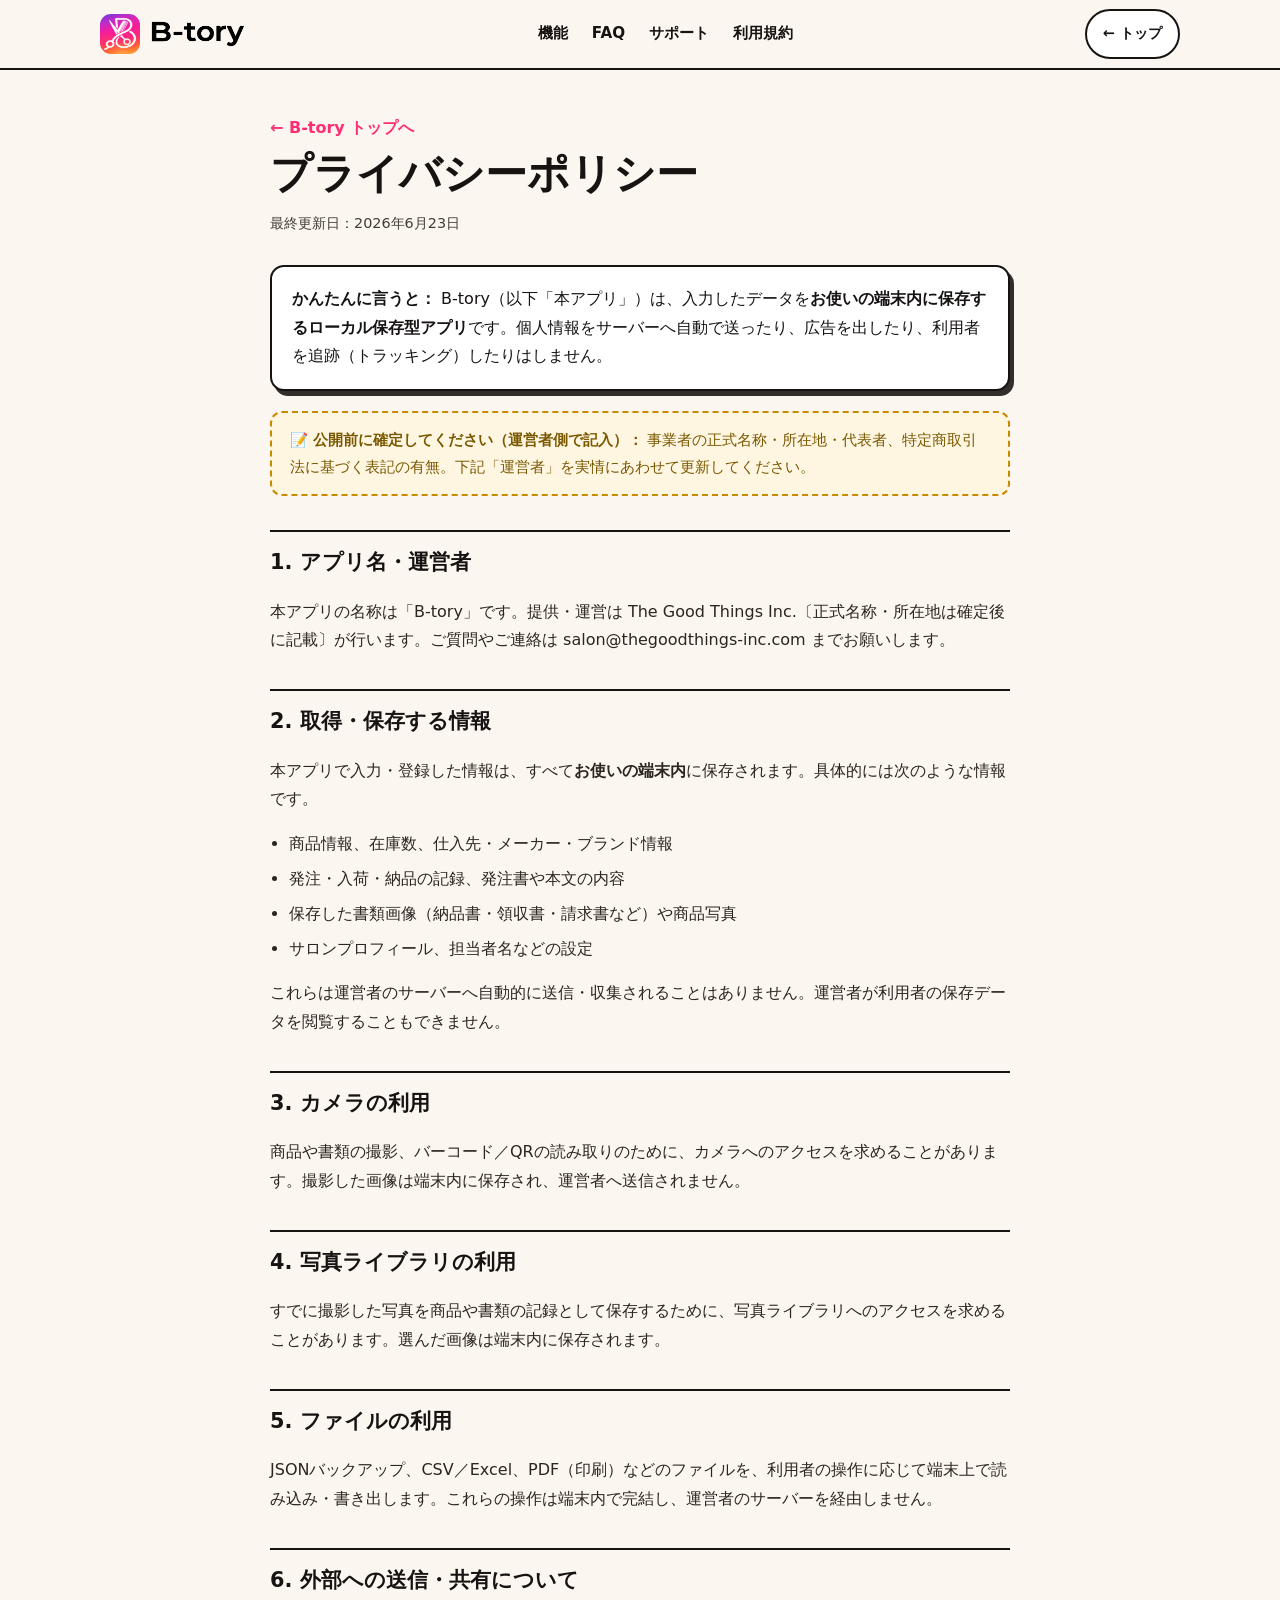
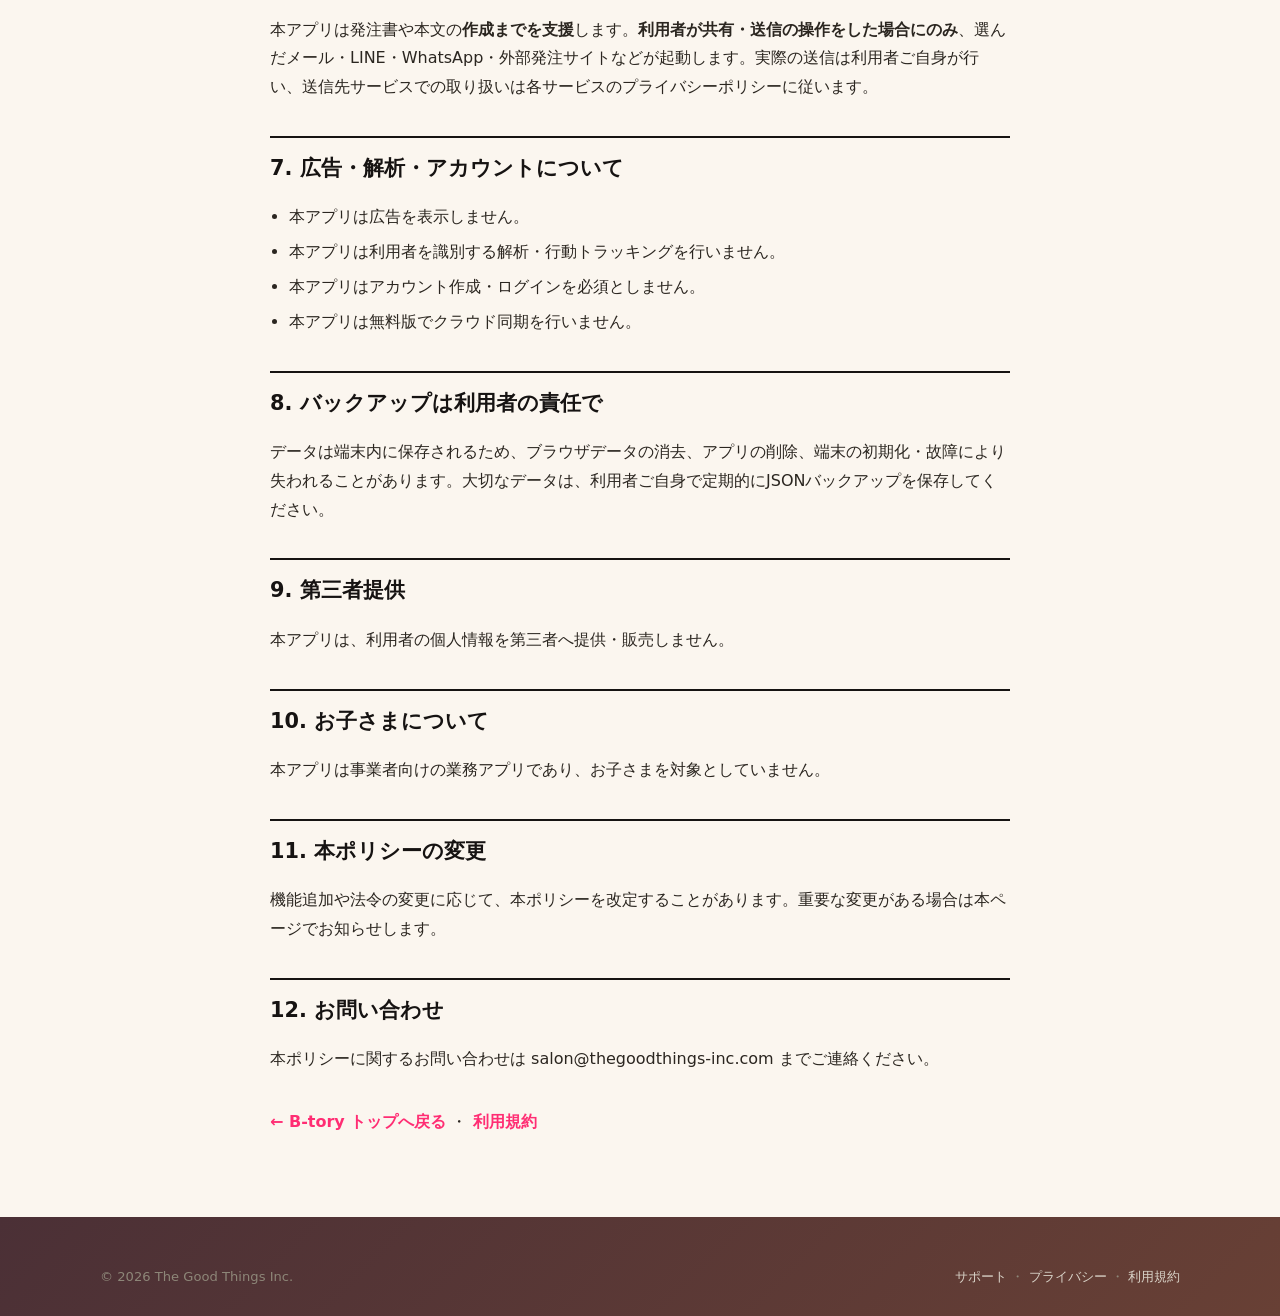
==== privacy.html @ 100d15b4 "Deploy B-tory official website" ====
<!DOCTYPE html>
<html lang="ja">
<head>
<meta charset="UTF-8">
<meta name="viewport" content="width=device-width, initial-scale=1.0">
<title>プライバシーポリシー｜B-tory</title>
<meta name="description" content="B-tory のプライバシーポリシー。B-toryはデータを端末内に保存するローカル保存型アプリで、サーバーへの自動送信・広告・解析トラッキングを行いません。">
<link rel="canonical" href="https://b-tory.com/privacy.html">
<meta property="og:type" content="website">
<meta property="og:title" content="プライバシーポリシー｜B-tory">
<meta property="og:description" content="B-tory のプライバシーポリシー。データは端末内に保存され、サーバーへの自動送信・広告・解析トラッキングを行いません。">
<meta property="og:url" content="https://b-tory.com/privacy.html">
<meta property="og:image" content="https://b-tory.com/assets/btory-ogp.png">
<meta name="theme-color" content="#FF2D73">
<meta name="robots" content="index,follow">
<link rel="icon" type="image/png" href="assets/favicon.png?v=20260624-brand-gradient">
<link rel="apple-touch-icon" href="assets/apple-touch-icon.png?v=20260624-brand-gradient">
<link rel="stylesheet" href="css/style.css?v=20260624-visual-fix">
</head>
<body>

<header class="site-header">
  <div class="wrap nav">
    <a class="brand" href="index.html" aria-label="B-tory"><img class="brand-mark" src="assets/btory-mark.png?v=20260624-brand-gradient" alt=""><img class="brand-wordmark" src="assets/btory-wordmark.png?v=20260624-brand-gradient" alt=""></a>
    <nav class="nav-links" aria-label="メインナビゲーション">
      <a href="index.html#features">機能</a>
      <a href="index.html#faq">FAQ</a>
      <a href="support.html">サポート</a>
      <a href="terms.html">利用規約</a>
    </nav>
    <div class="nav-cta"><a class="btn btn-ghost btn-sm" href="index.html">← トップ</a></div>
  </div>
</header>

<main class="doc">
  <div class="wrap">
    <a class="back-link" href="index.html">← B-tory トップへ</a>
    <h1 class="display">プライバシーポリシー</h1>
    <p class="updated">最終更新日：2026年6月23日</p>

    <div class="callout">
      <strong>かんたんに言うと：</strong> B-tory（以下「本アプリ」）は、入力したデータを<strong>お使いの端末内に保存するローカル保存型アプリ</strong>です。個人情報をサーバーへ自動で送ったり、広告を出したり、利用者を追跡（トラッキング）したりはしません。
    </div>

    <div class="todo">
      📝 <strong>公開前に確定してください（運営者側で記入）：</strong> 事業者の正式名称・所在地・代表者、特定商取引法に基づく表記の有無。下記「運営者」を実情にあわせて更新してください。
    </div>

    <h2>1. アプリ名・運営者</h2>
    <p>本アプリの名称は「B-tory」です。提供・運営は The Good Things Inc.〔正式名称・所在地は確定後に記載〕が行います。ご質問やご連絡は <a href="mailto:salon@thegoodthings-inc.com">salon@thegoodthings-inc.com</a> までお願いします。</p>

    <h2>2. 取得・保存する情報</h2>
    <p>本アプリで入力・登録した情報は、すべて<strong>お使いの端末内</strong>に保存されます。具体的には次のような情報です。</p>
    <ul>
      <li>商品情報、在庫数、仕入先・メーカー・ブランド情報</li>
      <li>発注・入荷・納品の記録、発注書や本文の内容</li>
      <li>保存した書類画像（納品書・領収書・請求書など）や商品写真</li>
      <li>サロンプロフィール、担当者名などの設定</li>
    </ul>
    <p>これらは運営者のサーバーへ自動的に送信・収集されることはありません。運営者が利用者の保存データを閲覧することもできません。</p>

    <h2>3. カメラの利用</h2>
    <p>商品や書類の撮影、バーコード／QRの読み取りのために、カメラへのアクセスを求めることがあります。撮影した画像は端末内に保存され、運営者へ送信されません。</p>

    <h2>4. 写真ライブラリの利用</h2>
    <p>すでに撮影した写真を商品や書類の記録として保存するために、写真ライブラリへのアクセスを求めることがあります。選んだ画像は端末内に保存されます。</p>

    <h2>5. ファイルの利用</h2>
    <p>JSONバックアップ、CSV／Excel、PDF（印刷）などのファイルを、利用者の操作に応じて端末上で読み込み・書き出します。これらの操作は端末内で完結し、運営者のサーバーを経由しません。</p>

    <h2>6. 外部への送信・共有について</h2>
    <p>本アプリは発注書や本文の<strong>作成までを支援</strong>します。<strong>利用者が共有・送信の操作をした場合にのみ</strong>、選んだメール・LINE・WhatsApp・外部発注サイトなどが起動します。実際の送信は利用者ご自身が行い、送信先サービスでの取り扱いは各サービスのプライバシーポリシーに従います。</p>

    <h2>7. 広告・解析・アカウントについて</h2>
    <ul>
      <li>本アプリは広告を表示しません。</li>
      <li>本アプリは利用者を識別する解析・行動トラッキングを行いません。</li>
      <li>本アプリはアカウント作成・ログインを必須としません。</li>
      <li>本アプリは無料版でクラウド同期を行いません。</li>
    </ul>

    <h2>8. バックアップは利用者の責任で</h2>
    <p>データは端末内に保存されるため、ブラウザデータの消去、アプリの削除、端末の初期化・故障により失われることがあります。大切なデータは、利用者ご自身で定期的にJSONバックアップを保存してください。</p>

    <h2>9. 第三者提供</h2>
    <p>本アプリは、利用者の個人情報を第三者へ提供・販売しません。</p>

    <h2>10. お子さまについて</h2>
    <p>本アプリは事業者向けの業務アプリであり、お子さまを対象としていません。</p>

    <h2>11. 本ポリシーの変更</h2>
    <p>機能追加や法令の変更に応じて、本ポリシーを改定することがあります。重要な変更がある場合は本ページでお知らせします。</p>

    <h2>12. お問い合わせ</h2>
    <p>本ポリシーに関するお問い合わせは <a href="mailto:salon@thegoodthings-inc.com">salon@thegoodthings-inc.com</a> までご連絡ください。</p>

    <p style="margin-top:34px"><a class="back-link" href="index.html">← B-tory トップへ戻る</a> ・ <a class="back-link" href="terms.html">利用規約</a></p>
  </div>
</main>

<footer class="site-footer">
  <div class="wrap"><div class="foot-bottom" style="border:none;margin:0;padding:0">
    <span>© 2026 The Good Things Inc.</span>
    <span><a href="support.html">サポート</a> ・ <a href="privacy.html">プライバシー</a> ・ <a href="terms.html">利用規約</a></span>
  </div></div>
</footer>
</body>
</html>
---- css/style.css ----
/* ===========================================================
   B-tory official site — Bauhaus-inspired, system-font, no CDN
   Brand: Instagram-like magenta-orange gradient / deep plum-brown bands / white / strong contrast
   =========================================================== */

:root{
  --ink:#161312;
  --paper:#FBF6EF;
  --paper-2:#FFF9F1;
  --white:#FFFFFF;
  --violet:#7137D8;
  --magenta:#C92BD5;
  --pink:#F51AA2;
  --hot:#FF2D73;
  --red:#FF2D73;
  --red-deep:#D91560;
  --orange:#FF6F22;
  --orange-bright:#FF982D;
  --peach:#FFD45F;
  --coral:#FF5A3A;
  --rose:#F51AA2;
  --yellow:#FFD45F;
  --green:#1F9D55;
  --blue:#2660E8;
  --line:#161312;
  --muted:#443D36;
  --band:#4B3036;
  --band-2:#684035;
  --band-soft:#7A4A3E;
  --grad:radial-gradient(circle at 12% 0%,rgba(113,55,216,.95) 0%,rgba(113,55,216,.55) 17%,rgba(113,55,216,0) 36%),
    radial-gradient(circle at 56% 38%,rgba(245,26,162,.94) 0%,rgba(245,26,162,.62) 31%,rgba(245,26,162,0) 59%),
    radial-gradient(circle at 52% 105%,rgba(255,212,95,.95) 0%,rgba(255,152,45,.72) 22%,rgba(255,152,45,0) 48%),
    linear-gradient(160deg,#7137D8 0%,#B832D2 13%,#F51AA2 34%,#FF2D73 57%,#FF5A3A 74%,#FF982D 89%,#FFD45F 100%);
  --grad-soft:radial-gradient(circle at 10% 0%,rgba(113,55,216,.72) 0%,rgba(113,55,216,0) 32%),
    radial-gradient(circle at 52% 38%,rgba(245,26,162,.92) 0%,rgba(245,26,162,.46) 38%,rgba(245,26,162,0) 66%),
    radial-gradient(circle at 52% 105%,rgba(255,212,95,.9) 0%,rgba(255,152,45,.58) 25%,rgba(255,152,45,0) 52%),
    linear-gradient(160deg,#8B36D8 0%,#D62CD1 18%,#FF1A91 42%,#FF3A64 62%,#FF6F22 82%,#FFD45F 100%);
  --band-grad:linear-gradient(135deg,#4B3036 0%,#684035 100%);
  --shadow:4px 5px 0 rgba(22,19,18,.88);
  --radius:18px;
  --maxw:1120px;
  --font-display:"Helvetica Neue","Arial Black","Hiragino Kaku Gothic ProN","Hiragino Sans",system-ui,sans-serif;
  --font-body:system-ui,-apple-system,"Segoe UI","Hiragino Sans","Hiragino Kaku Gothic ProN",Meiryo,sans-serif;
}

*{box-sizing:border-box}
html{scroll-behavior:smooth;-webkit-text-size-adjust:100%}
body{
  margin:0;font-family:var(--font-body);color:var(--ink);background:var(--paper);
  line-height:1.8;overflow-x:hidden;
}
img,svg{max-width:100%;height:auto;display:block}
a{color:inherit;text-decoration:none}
:focus-visible{outline:3px solid var(--blue);outline-offset:2px}

.wrap{width:100%;max-width:var(--maxw);margin:0 auto;padding:0 20px}
.display{font-family:var(--font-display);font-weight:800;letter-spacing:0;line-height:1.1}
.eyebrow{display:inline-block;font-family:var(--font-display);font-weight:800;font-size:.72rem;
  letter-spacing:.16em;text-transform:uppercase;background:var(--band-grad);color:#FFF7EF;padding:6px 12px;border-radius:999px}
.text-grad{background:var(--grad);-webkit-background-clip:text;background-clip:text;color:transparent}
.sr-only{position:absolute;width:1px;height:1px;padding:0;margin:-1px;overflow:hidden;clip:rect(0 0 0 0);border:0}

/* buttons */
.btn{display:inline-flex;align-items:center;gap:.5em;font-family:var(--font-display);font-weight:800;font-size:1rem;
  padding:14px 22px;border-radius:999px;border:2.5px solid var(--ink);background:var(--white);color:var(--ink);
  cursor:pointer;transition:transform .12s ease,box-shadow .12s ease;box-shadow:var(--shadow)}
.btn:hover{transform:translate(-2px,-2px);box-shadow:8px 8px 0 var(--ink)}
.btn:active{transform:translate(2px,2px);box-shadow:2px 2px 0 var(--ink)}
.btn-primary{background:var(--grad-soft);color:var(--white)}
.btn-ghost{box-shadow:none}.btn-ghost:hover{box-shadow:var(--shadow)}
.btn.is-disabled{opacity:.6;cursor:default;box-shadow:none;transform:none}
.btn-sm{padding:10px 16px;font-size:.9rem}

/* header */
.site-header{position:sticky;top:0;z-index:50;background:rgba(251,246,239,.92);backdrop-filter:blur(10px);border-bottom:2.5px solid var(--ink)}
.nav{display:flex;align-items:center;justify-content:space-between;height:68px}
.brand{display:flex;align-items:center;gap:10px;font-family:var(--font-display);font-weight:800;font-size:1.3rem;min-width:0}
.brand-mark{width:40px;height:40px;border-radius:11px;object-fit:cover;flex:0 0 auto}
.brand-wordmark{width:96px;height:auto;border-radius:0;object-fit:contain;flex:0 1 auto}
.footer-brand .brand-mark{width:36px;height:36px}
.footer-brand .brand-wordmark{width:104px;filter:invert(1)}
.nav-links{display:flex;align-items:center;gap:24px}
.nav-links a{font-weight:600;font-size:.95rem}
.nav-links a:hover{color:var(--red)}
.nav-cta{display:flex;gap:10px;align-items:center}
.menu-toggle{display:none;background:none;border:2.5px solid var(--ink);border-radius:10px;width:42px;height:38px;font-size:1.2rem;cursor:pointer}

/* hero */
.hero{position:relative;padding:72px 0 56px;overflow:hidden}
.hero-grid{display:grid;grid-template-columns:1.12fr .88fr;gap:48px;align-items:center}
.hero h1{font-size:clamp(2rem,5.2vw,3.5rem);margin:18px 0 18px}
.hero .text-grad{background:var(--grad);-webkit-background-clip:text;background-clip:text;color:transparent}
.hero .btn-primary{background:var(--grad-soft);color:var(--white)}
.hero-phrase{display:inline-block}
.hero .lead{font-size:1.12rem;max-width:32em;color:var(--muted)}
.hero-cta{display:flex;flex-wrap:wrap;gap:14px;margin-top:28px}
.hero-note{margin-top:16px;font-size:.85rem;color:var(--muted);max-width:34em}

.hero-art{position:relative;min-height:360px;display:flex;align-items:center;justify-content:center}
.shape{position:absolute}
.shape.s1{width:128px;height:128px;background:var(--yellow);border:2.5px solid var(--ink);border-radius:50%;top:6px;right:34px;z-index:0}
.shape.s2{width:156px;height:136px;background:var(--grad-soft);clip-path:polygon(50% 0,100% 100%,0 100%);right:0;bottom:30px;z-index:0;opacity:.92;filter:drop-shadow(0 18px 22px rgba(255,45,115,.18))}
.shape.s3{width:84px;height:84px;background:var(--band-grad);left:24px;bottom:8px;z-index:0}
.hero-mark{position:relative;z-index:2;width:min(300px,72%);border-radius:22%;border:3px solid var(--ink);box-shadow:10px 10px 0 var(--ink)}

/* sections */
section{padding:64px 0}
.section-head{max-width:44em;margin-bottom:34px}
.section-head h2{font-size:clamp(1.7rem,4vw,2.5rem);margin:14px 0 10px}
.section-head p{color:var(--muted);font-size:1.05rem}
.alt{background:var(--band-grad);color:var(--paper)}
.alt .section-head p{color:#C9C2B7}.alt .eyebrow{background:var(--paper);color:var(--ink)}

/* problem cards */
.cards{display:grid;grid-template-columns:repeat(3,1fr);gap:16px}
.card{background:var(--white);border:2.5px solid var(--ink);border-radius:var(--radius);padding:22px;box-shadow:var(--shadow)}
.card .ico{font-size:1.6rem;margin-bottom:8px}
.card h3{font-family:var(--font-display);font-size:1.02rem;margin:0 0 6px;color:var(--ink)}
.card p{margin:0;color:#3F3932;font-size:.94rem}
.flow-card{display:flex;flex-direction:column;gap:10px}
.flow-card .before{align-self:flex-start;border:2px solid var(--ink);border-radius:999px;background:var(--paper);padding:4px 10px;font-weight:800;font-size:.78rem;line-height:1.35;color:var(--ink)}
.flow-card .flow-arrow{font-family:var(--font-display);font-weight:800;font-size:.76rem;letter-spacing:.08em;text-transform:uppercase;color:var(--rose);display:flex;align-items:center;gap:8px}
.flow-card .flow-arrow::before{content:"";display:inline-block;width:22px;height:2px;background:var(--grad)}
.flow-card h3{font-size:1.08rem;color:var(--ink);line-height:1.35}

/* features */
.features{display:grid;grid-template-columns:repeat(4,1fr);gap:16px}
.feat{background:var(--white);border:2.5px solid var(--ink);border-radius:var(--radius);padding:22px;box-shadow:var(--shadow);color:var(--ink)}
.feat .ico{width:50px;height:50px;border-radius:12px;background:
  radial-gradient(circle at 15% 8%,rgba(199,140,255,.62) 0%,rgba(199,140,255,0) 44%),
  radial-gradient(circle at 76% 88%,rgba(255,207,118,.72) 0%,rgba(255,207,118,0) 50%),
  linear-gradient(145deg,#fff5fb 0%,#ffeaf3 42%,#ffe3bf 100%);
  display:flex;align-items:center;justify-content:center;font-size:1.48rem;margin-bottom:16px;border:2px solid var(--ink);box-shadow:2px 3px 0 rgba(22,19,18,.62)}
.feat h3{font-family:var(--font-display);font-size:1.04rem;margin:0 0 6px;color:var(--ink);line-height:1.35}
.feat p{margin:0;color:#3F3932;font-size:.9rem}

/* difference */
.diff-list{display:grid;grid-template-columns:repeat(2,1fr);gap:14px}
.diff{display:flex;gap:14px;align-items:flex-start;background:var(--white);border:2.5px solid var(--ink);border-radius:14px;padding:18px;box-shadow:3px 4px 0 rgba(22,19,18,.72)}
.diff .num{font-family:var(--font-display);font-weight:800;color:#fff;background:var(--grad-soft);border:2px solid var(--ink);border-radius:999px;padding:2px 9px;font-size:.86rem;line-height:1.45;flex:0 0 auto}
.diff p{margin:0;color:var(--ink);font-family:var(--font-display);font-weight:800;font-size:1rem;line-height:1.55}

/* flow steps */
.workflow-section{background:linear-gradient(180deg,var(--paper) 0%,#fffaf3 100%)}
.flow{display:grid;grid-template-columns:repeat(7,minmax(0,1fr));gap:18px;align-items:stretch}
.step{position:relative;background:var(--white);border:2.5px solid var(--ink);border-radius:14px;padding:16px 14px 15px;min-width:0;box-shadow:3px 4px 0 rgba(22,19,18,.7)}
.step:not(:last-child)::after{content:"→";position:absolute;right:-17px;top:50%;transform:translateY(-50%);z-index:2;width:24px;height:24px;border:2px solid var(--ink);border-radius:999px;background:var(--grad);color:#fff;display:grid;place-items:center;font-family:var(--font-display);font-size:.9rem;font-weight:800;line-height:1}
.step .n{display:inline-flex;align-items:center;margin-bottom:8px;border:2px solid var(--ink);border-radius:999px;background:var(--grad);color:#fff;padding:2px 8px;font-family:var(--font-display);font-weight:800;font-size:.68rem;line-height:1.45}
.step h4{font-family:var(--font-display);margin:0 0 6px;font-size:1rem;color:var(--ink);line-height:1.3}
.step p{margin:0;font-size:.84rem;color:#3F3932;line-height:1.6}

/* free plan two-col */
.do-grid{display:grid;grid-template-columns:1fr 1fr;gap:20px}
.do-box{background:var(--white);border:2.5px solid var(--ink);border-radius:var(--radius);padding:24px;box-shadow:var(--shadow)}
.do-box.now{background:var(--grad-soft);color:var(--white)}
.do-box h3{font-family:var(--font-display);font-size:1.2rem;margin:0 0 14px;color:var(--ink)}
.do-box.now h3{color:#fff}
.do-box ul{margin:0;padding:0;list-style:none}
.do-box li{padding:6px 0 6px 26px;position:relative;font-size:.96rem}
.do-box li::before{content:"";position:absolute;left:0;top:13px;width:12px;height:12px;border-radius:3px;background:var(--ink)}
.do-box.now li::before{background:var(--white)}
.do-box.no li::before{background:none;content:"×";left:2px;top:6px;color:var(--red);font-weight:800;width:auto;height:auto}
.note-soon{margin-top:18px;font-size:.92rem;color:#3F3932}

/* privacy-first band */
.privacy-band{background:var(--paper-2);border:2.5px solid var(--ink);border-radius:var(--radius);padding:30px;box-shadow:var(--shadow);display:grid;grid-template-columns:auto 1fr;gap:22px;align-items:center}
.privacy-band .big{font-size:2.6rem}
.privacy-band h2{font-family:var(--font-display);margin:0 0 8px;font-size:1.5rem}
.privacy-band p{margin:0;color:#3F3932}

/* faq */
.faq{max-width:780px}
.qa{border:2.5px solid var(--ink);border-radius:14px;background:var(--white);margin-bottom:12px;overflow:hidden}
.qa summary{cursor:pointer;list-style:none;padding:17px 20px;font-family:var(--font-display);font-weight:800;display:flex;justify-content:space-between;gap:14px;align-items:center;color:var(--ink)}
.qa summary::-webkit-details-marker{display:none}
.qa summary::after{content:"+";color:var(--red);font-size:1.4rem;line-height:1}
.qa[open] summary::after{content:"\2013"}
.qa .a{padding:0 20px 18px;color:#333}
.qa .a a{color:var(--red-deep);font-weight:800;text-decoration:underline}

/* cta band */
.cta-band{background:var(--grad-soft);border-top:3px solid var(--ink);border-bottom:3px solid var(--ink);text-align:center}
.cta-band h2{color:#fff;font-size:clamp(1.6rem,4vw,2.4rem)}
.cta-band p{color:#fff;opacity:.95}

/* footer */
.site-footer{background:var(--band-grad);color:var(--paper);padding:48px 0 28px}
.foot-grid{display:grid;grid-template-columns:1.5fr 1fr 1fr;gap:30px}
.site-footer a{color:#D9D3C8}.site-footer a:hover{color:#fff}
.foot-col h4{font-family:var(--font-display);font-size:.76rem;letter-spacing:.12em;text-transform:uppercase;color:#9A9388;margin:0 0 12px}
.foot-col ul{list-style:none;margin:0;padding:0}.foot-col li{margin-bottom:8px;font-size:.95rem}
.foot-bottom{display:flex;justify-content:space-between;flex-wrap:wrap;gap:10px;margin-top:34px;padding-top:18px;border-top:1px solid #333;font-size:.82rem;color:#8d8678}

/* doc pages */
.doc{padding:44px 0 64px}.doc .wrap{max-width:780px}
.doc h1{font-size:clamp(1.9rem,4.5vw,2.6rem);margin:8px 0 6px}
.doc .updated{color:var(--muted);font-size:.9rem;margin-bottom:28px}
.doc h2{font-family:var(--font-display);font-size:1.3rem;margin:34px 0 10px;padding-top:12px;border-top:2.5px solid var(--ink)}
.doc h3{font-family:var(--font-display);font-size:1.05rem;margin:20px 0 6px}
.doc p,.doc li{color:#2b2620}.doc ul{padding-left:1.2em}.doc li{margin-bottom:6px}
.callout{background:var(--white);border:2.5px solid var(--ink);border-radius:14px;padding:18px 20px;box-shadow:var(--shadow);margin:20px 0}
.todo{background:#FFF6E2;border:2.5px dashed #C98A00;border-radius:12px;padding:14px 18px;margin:16px 0;color:#7a5800;font-size:.92rem}
.back-link{font-family:var(--font-display);font-weight:800;color:var(--red)}

/* responsive */
@media (max-width:980px){
  .hero-grid{grid-template-columns:1fr;gap:28px}
  .features{grid-template-columns:repeat(2,1fr)}
  .cards{grid-template-columns:1fr 1fr}
  .flow{grid-template-columns:repeat(2,minmax(0,1fr));gap:18px 24px}
  .step:not(:last-child)::after{right:-16px}
  .step:nth-child(2n)::after{content:"↓";right:50%;top:auto;bottom:-20px;transform:translateX(50%)}
  .foot-grid{grid-template-columns:1fr 1fr}
}
@media (max-width:680px){
  .nav-links{display:none}
  .nav-links.open{display:flex;position:absolute;top:68px;left:0;right:0;flex-direction:column;align-items:flex-start;
    background:var(--paper);border-bottom:2.5px solid var(--ink);padding:18px 20px;gap:14px}
  .menu-toggle{display:inline-flex;align-items:center;justify-content:center}
  .cards{grid-template-columns:1fr}.features{grid-template-columns:1fr 1fr}
  .flow{grid-template-columns:1fr;gap:28px}
  .step:not(:last-child)::after,
  .step:nth-child(2n)::after{content:"↓";right:50%;top:auto;bottom:-25px;transform:translateX(50%)}
  .diff-list{grid-template-columns:1fr}.do-grid{grid-template-columns:1fr}
  .privacy-band{grid-template-columns:1fr;text-align:left}
  .foot-grid{grid-template-columns:1fr}
  section{padding:48px 0}.hero{padding:48px 0 40px}
  .brand-wordmark{width:92px}
}
@media (max-width:420px){
  .features{grid-template-columns:1fr}
}
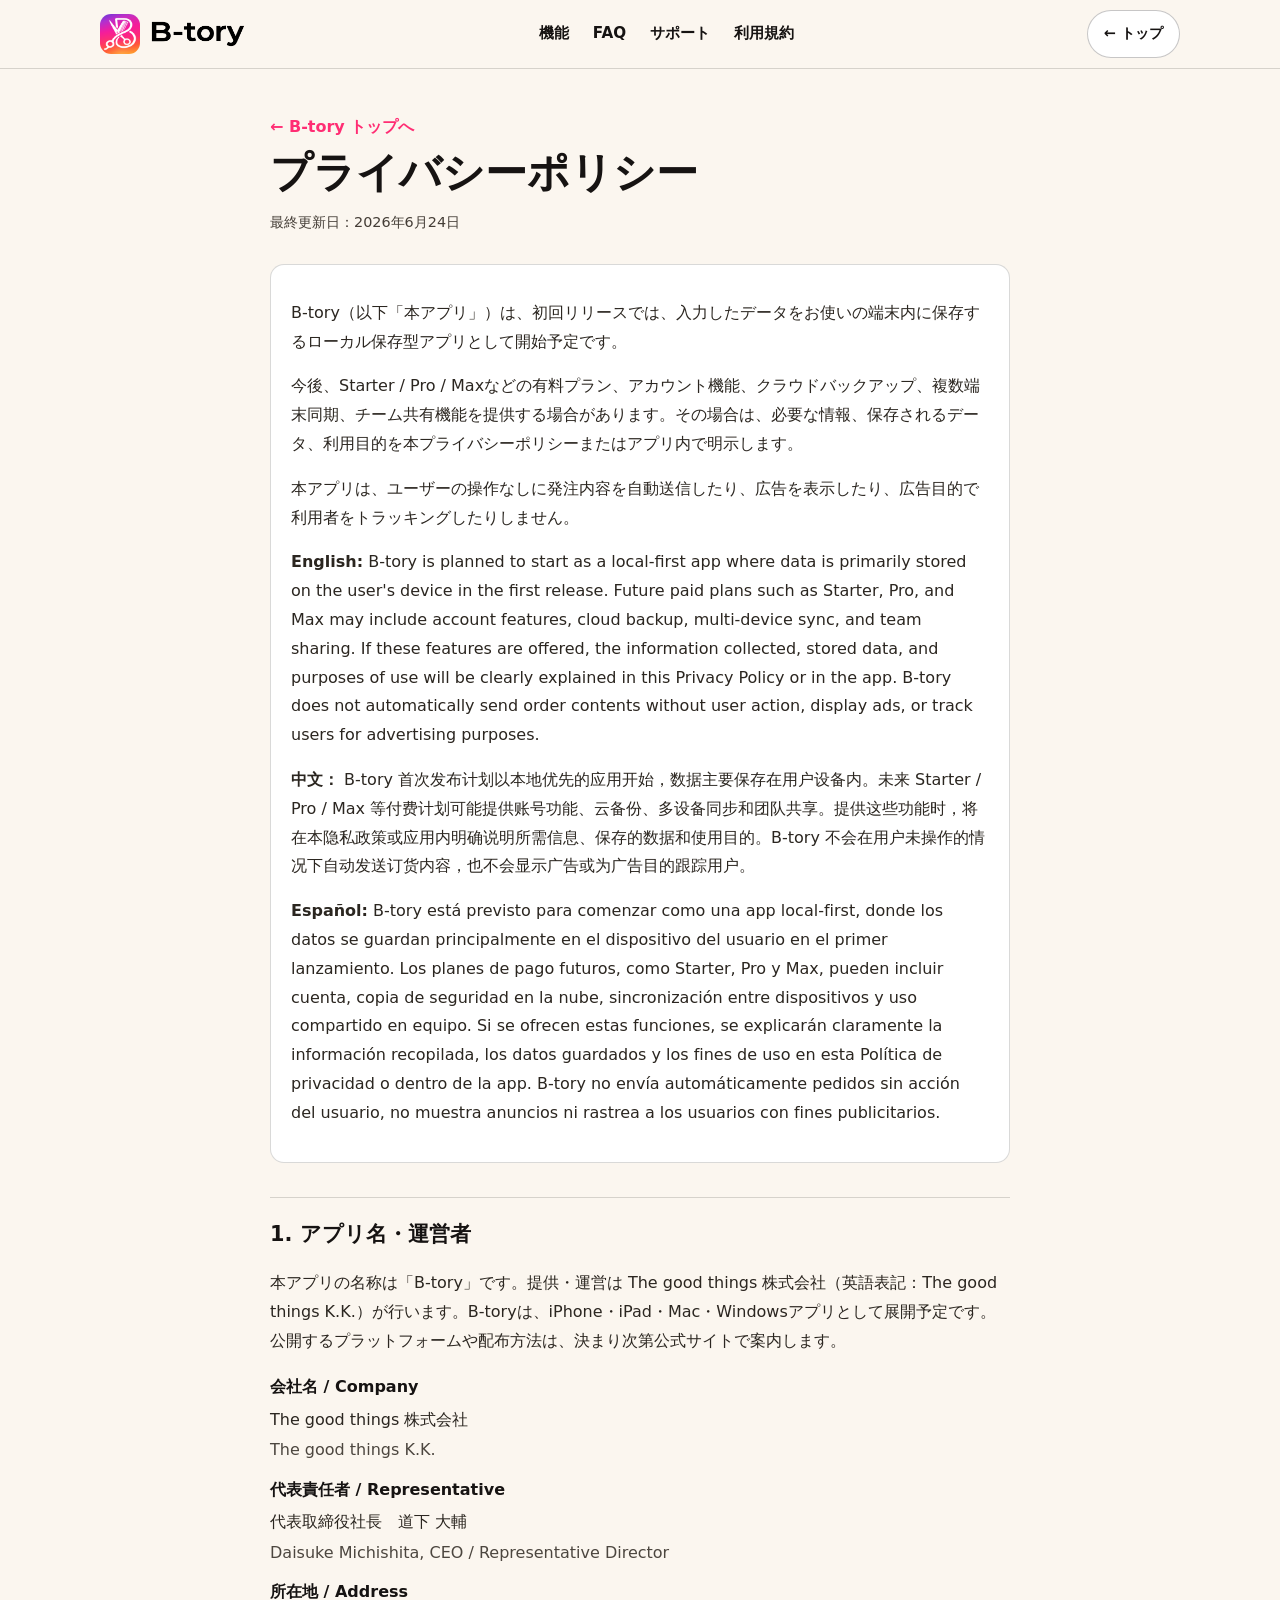
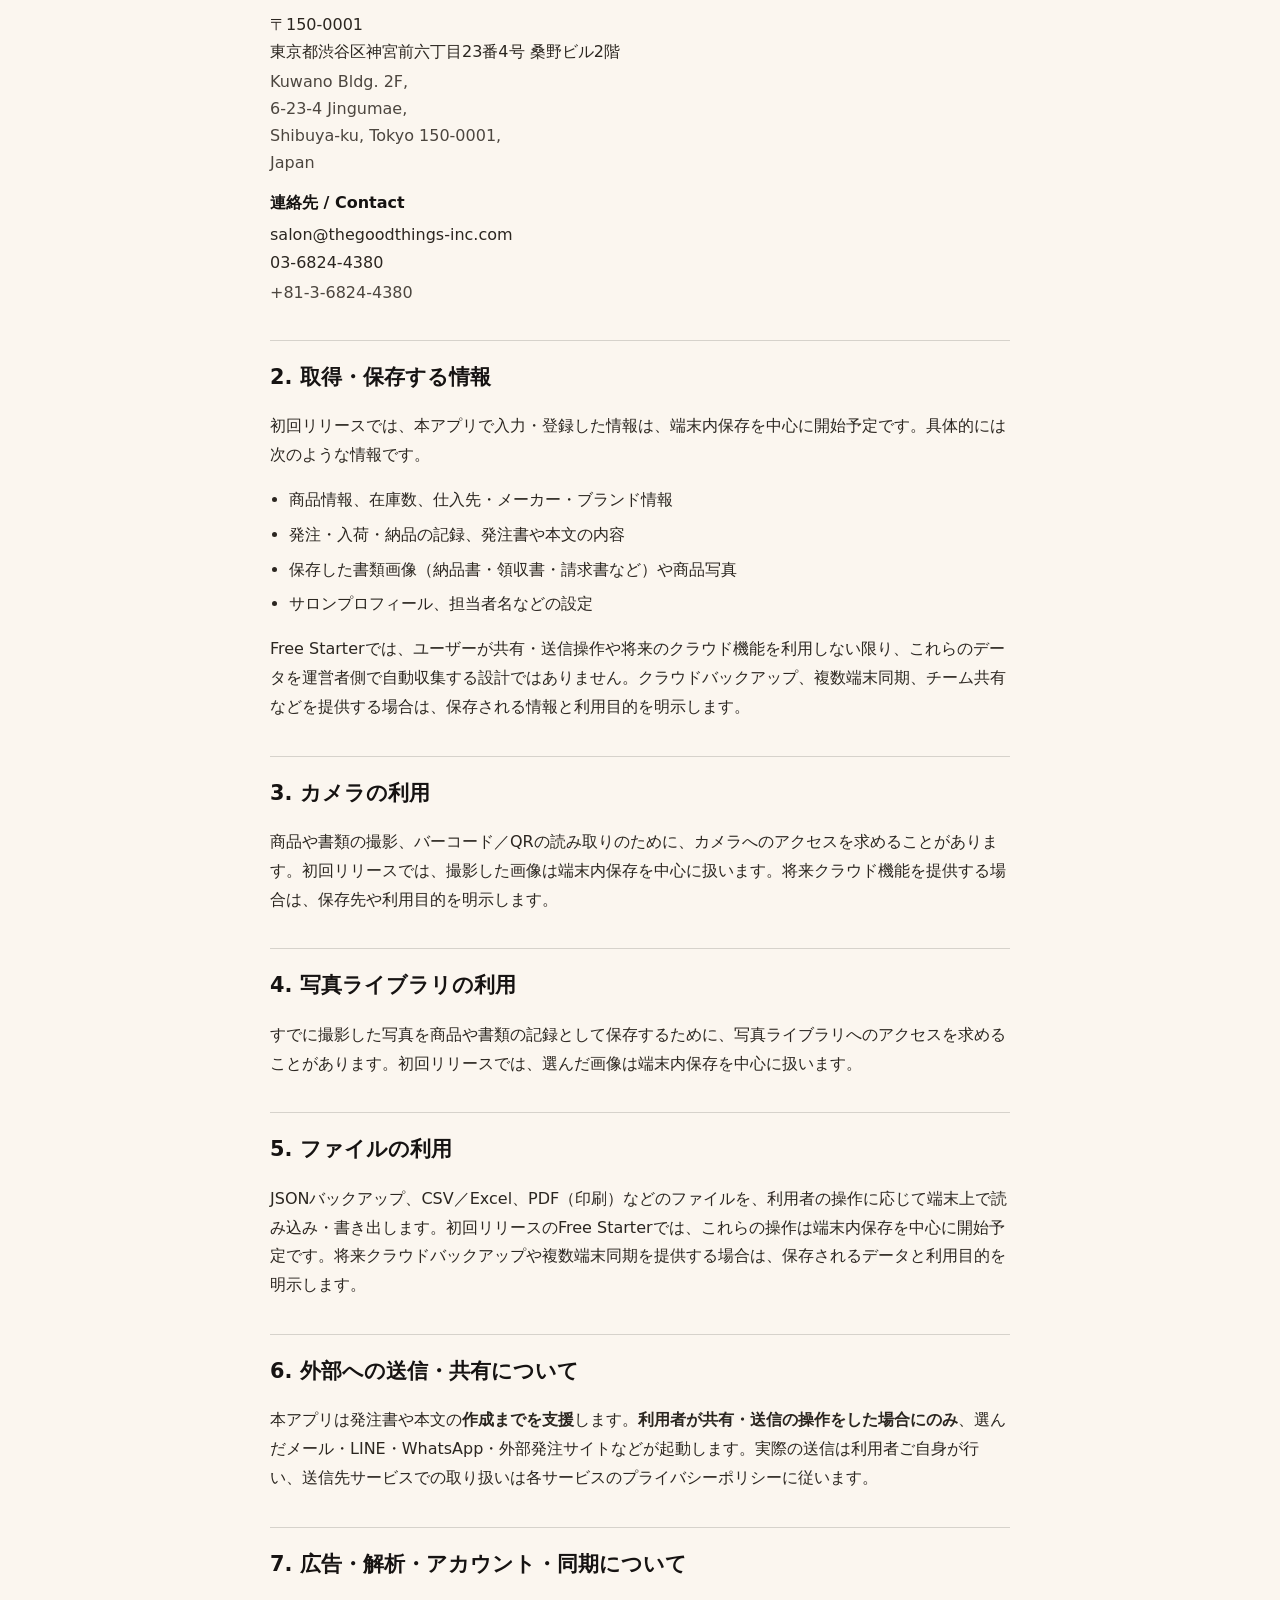
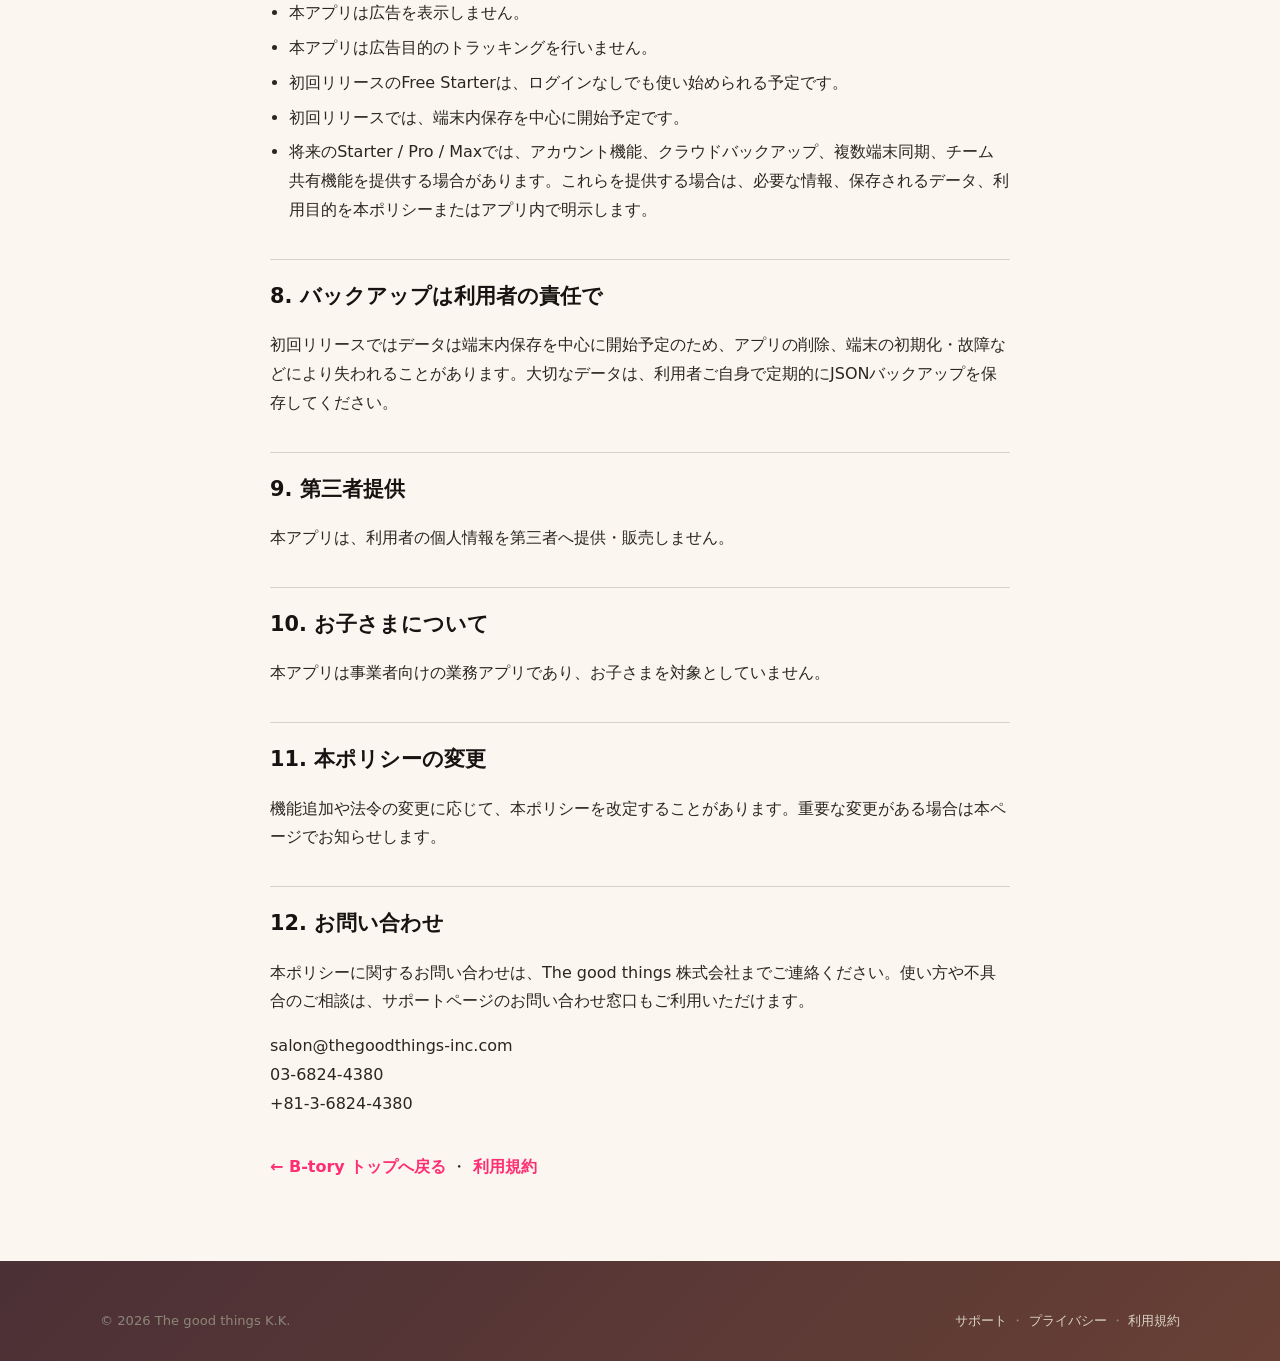
==== commit 7cda4e6d: "Prepare B-tory website for deployment" ====
--- a/privacy.html
+++ b/privacy.html
@@ -1,16 +1,17 @@
 <!DOCTYPE html>
-<html lang="ja">
+<html lang="en">
 <head>
 <meta charset="UTF-8">
 <meta name="viewport" content="width=device-width, initial-scale=1.0">
-<title>プライバシーポリシー｜B-tory</title>
-<meta name="description" content="B-tory のプライバシーポリシー。B-toryはデータを端末内に保存するローカル保存型アプリで、サーバーへの自動送信・広告・解析トラッキングを行いません。">
+<title>Privacy Policy | B-tory</title>
+<meta name="description" content="B-tory privacy policy. The first release is planned as a local-first app, with future paid plans possibly adding account, cloud backup, sync, and team sharing features.">
 <link rel="canonical" href="https://b-tory.com/privacy.html">
 <meta property="og:type" content="website">
-<meta property="og:title" content="プライバシーポリシー｜B-tory">
-<meta property="og:description" content="B-tory のプライバシーポリシー。データは端末内に保存され、サーバーへの自動送信・広告・解析トラッキングを行いません。">
+<meta property="og:title" content="Privacy Policy | B-tory">
+<meta property="og:description" content="B-tory starts local-first and may add account, cloud backup, sync, and team sharing features in future paid plans.">
 <meta property="og:url" content="https://b-tory.com/privacy.html">
 <meta property="og:image" content="https://b-tory.com/assets/btory-ogp.png">
+<meta property="og:locale" content="en_US">
 <meta name="theme-color" content="#FF2D73">
 <meta name="robots" content="index,follow">
 <link rel="icon" type="image/png" href="assets/favicon.png?v=20260624-brand-gradient">
@@ -25,7 +26,7 @@
     <nav class="nav-links" aria-label="メインナビゲーション">
       <a href="index.html#features">機能</a>
       <a href="index.html#faq">FAQ</a>
-      <a href="support.html">サポート</a>
+      <a href="support.html#contact">サポート</a>
       <a href="terms.html">利用規約</a>
     </nav>
     <div class="nav-cta"><a class="btn btn-ghost btn-sm" href="index.html">← トップ</a></div>
@@ -36,51 +37,63 @@
   <div class="wrap">
     <a class="back-link" href="index.html">← B-tory トップへ</a>
     <h1 class="display">プライバシーポリシー</h1>
-    <p class="updated">最終更新日：2026年6月23日</p>
+    <p class="updated">最終更新日：2026年6月24日</p>
 
     <div class="callout">
-      <strong>かんたんに言うと：</strong> B-tory（以下「本アプリ」）は、入力したデータを<strong>お使いの端末内に保存するローカル保存型アプリ</strong>です。個人情報をサーバーへ自動で送ったり、広告を出したり、利用者を追跡（トラッキング）したりはしません。
-    </div>
-
-    <div class="todo">
-      📝 <strong>公開前に確定してください（運営者側で記入）：</strong> 事業者の正式名称・所在地・代表者、特定商取引法に基づく表記の有無。下記「運営者」を実情にあわせて更新してください。
+      <p>B-tory（以下「本アプリ」）は、初回リリースでは、入力したデータをお使いの端末内に保存するローカル保存型アプリとして開始予定です。</p>
+      <p>今後、Starter / Pro / Maxなどの有料プラン、アカウント機能、クラウドバックアップ、複数端末同期、チーム共有機能を提供する場合があります。その場合は、必要な情報、保存されるデータ、利用目的を本プライバシーポリシーまたはアプリ内で明示します。</p>
+      <p>本アプリは、ユーザーの操作なしに発注内容を自動送信したり、広告を表示したり、広告目的で利用者をトラッキングしたりしません。</p>
+      <p lang="en"><strong>English:</strong> B-tory is planned to start as a local-first app where data is primarily stored on the user's device in the first release. Future paid plans such as Starter, Pro, and Max may include account features, cloud backup, multi-device sync, and team sharing. If these features are offered, the information collected, stored data, and purposes of use will be clearly explained in this Privacy Policy or in the app. B-tory does not automatically send order contents without user action, display ads, or track users for advertising purposes.</p>
+      <p lang="zh-Hans"><strong>中文：</strong> B-tory 首次发布计划以本地优先的应用开始，数据主要保存在用户设备内。未来 Starter / Pro / Max 等付费计划可能提供账号功能、云备份、多设备同步和团队共享。提供这些功能时，将在本隐私政策或应用内明确说明所需信息、保存的数据和使用目的。B-tory 不会在用户未操作的情况下自动发送订货内容，也不会显示广告或为广告目的跟踪用户。</p>
+      <p lang="es"><strong>Español:</strong> B-tory está previsto para comenzar como una app local-first, donde los datos se guardan principalmente en el dispositivo del usuario en el primer lanzamiento. Los planes de pago futuros, como Starter, Pro y Max, pueden incluir cuenta, copia de seguridad en la nube, sincronización entre dispositivos y uso compartido en equipo. Si se ofrecen estas funciones, se explicarán claramente la información recopilada, los datos guardados y los fines de uso en esta Política de privacidad o dentro de la app. B-tory no envía automáticamente pedidos sin acción del usuario, no muestra anuncios ni rastrea a los usuarios con fines publicitarios.</p>
     </div>
 
     <h2>1. アプリ名・運営者</h2>
-    <p>本アプリの名称は「B-tory」です。提供・運営は The Good Things Inc.〔正式名称・所在地は確定後に記載〕が行います。ご質問やご連絡は <a href="mailto:salon@thegoodthings-inc.com">salon@thegoodthings-inc.com</a> までお願いします。</p>
+    <p>本アプリの名称は「B-tory」です。提供・運営は The good things 株式会社（英語表記：The good things K.K.）が行います。B-toryは、iPhone・iPad・Mac・Windowsアプリとして展開予定です。公開するプラットフォームや配布方法は、決まり次第公式サイトで案内します。</p>
+    <dl class="operator-info">
+      <dt>会社名 / Company</dt>
+      <dd>The good things 株式会社<span class="en">The good things K.K.</span></dd>
+      <dt>代表責任者 / Representative</dt>
+      <dd>代表取締役社長　道下 大輔<span class="en">Daisuke Michishita, CEO / Representative Director</span></dd>
+      <dt>所在地 / Address</dt>
+      <dd>〒150-0001<br>東京都渋谷区神宮前六丁目23番4号 桑野ビル2階<span class="en">Kuwano Bldg. 2F,<br>6-23-4 Jingumae,<br>Shibuya-ku, Tokyo 150-0001,<br>Japan</span></dd>
+      <dt>連絡先 / Contact</dt>
+      <dd><a href="mailto:salon@thegoodthings-inc.com">salon@thegoodthings-inc.com</a><br><a href="tel:+81368244380">03-6824-4380</a><span class="en">+81-3-6824-4380</span></dd>
+    </dl>
 
     <h2>2. 取得・保存する情報</h2>
-    <p>本アプリで入力・登録した情報は、すべて<strong>お使いの端末内</strong>に保存されます。具体的には次のような情報です。</p>
+    <p>初回リリースでは、本アプリで入力・登録した情報は、端末内保存を中心に開始予定です。具体的には次のような情報です。</p>
     <ul>
       <li>商品情報、在庫数、仕入先・メーカー・ブランド情報</li>
       <li>発注・入荷・納品の記録、発注書や本文の内容</li>
       <li>保存した書類画像（納品書・領収書・請求書など）や商品写真</li>
       <li>サロンプロフィール、担当者名などの設定</li>
     </ul>
-    <p>これらは運営者のサーバーへ自動的に送信・収集されることはありません。運営者が利用者の保存データを閲覧することもできません。</p>
+    <p>Free Starterでは、ユーザーが共有・送信操作や将来のクラウド機能を利用しない限り、これらのデータを運営者側で自動収集する設計ではありません。クラウドバックアップ、複数端末同期、チーム共有などを提供する場合は、保存される情報と利用目的を明示します。</p>
 
     <h2>3. カメラの利用</h2>
-    <p>商品や書類の撮影、バーコード／QRの読み取りのために、カメラへのアクセスを求めることがあります。撮影した画像は端末内に保存され、運営者へ送信されません。</p>
+    <p>商品や書類の撮影、バーコード／QRの読み取りのために、カメラへのアクセスを求めることがあります。初回リリースでは、撮影した画像は端末内保存を中心に扱います。将来クラウド機能を提供する場合は、保存先や利用目的を明示します。</p>
 
     <h2>4. 写真ライブラリの利用</h2>
-    <p>すでに撮影した写真を商品や書類の記録として保存するために、写真ライブラリへのアクセスを求めることがあります。選んだ画像は端末内に保存されます。</p>
+    <p>すでに撮影した写真を商品や書類の記録として保存するために、写真ライブラリへのアクセスを求めることがあります。初回リリースでは、選んだ画像は端末内保存を中心に扱います。</p>
 
     <h2>5. ファイルの利用</h2>
-    <p>JSONバックアップ、CSV／Excel、PDF（印刷）などのファイルを、利用者の操作に応じて端末上で読み込み・書き出します。これらの操作は端末内で完結し、運営者のサーバーを経由しません。</p>
+    <p>JSONバックアップ、CSV／Excel、PDF（印刷）などのファイルを、利用者の操作に応じて端末上で読み込み・書き出します。初回リリースのFree Starterでは、これらの操作は端末内保存を中心に開始予定です。将来クラウドバックアップや複数端末同期を提供する場合は、保存されるデータと利用目的を明示します。</p>
 
     <h2>6. 外部への送信・共有について</h2>
     <p>本アプリは発注書や本文の<strong>作成までを支援</strong>します。<strong>利用者が共有・送信の操作をした場合にのみ</strong>、選んだメール・LINE・WhatsApp・外部発注サイトなどが起動します。実際の送信は利用者ご自身が行い、送信先サービスでの取り扱いは各サービスのプライバシーポリシーに従います。</p>
 
-    <h2>7. 広告・解析・アカウントについて</h2>
+    <h2>7. 広告・解析・アカウント・同期について</h2>
     <ul>
       <li>本アプリは広告を表示しません。</li>
-      <li>本アプリは利用者を識別する解析・行動トラッキングを行いません。</li>
-      <li>本アプリはアカウント作成・ログインを必須としません。</li>
-      <li>本アプリは無料版でクラウド同期を行いません。</li>
+      <li>本アプリは広告目的のトラッキングを行いません。</li>
+      <li>初回リリースのFree Starterは、ログインなしでも使い始められる予定です。</li>
+      <li>初回リリースでは、端末内保存を中心に開始予定です。</li>
+      <li>将来のStarter / Pro / Maxでは、アカウント機能、クラウドバックアップ、複数端末同期、チーム共有機能を提供する場合があります。これらを提供する場合は、必要な情報、保存されるデータ、利用目的を本ポリシーまたはアプリ内で明示します。</li>
     </ul>
 
     <h2>8. バックアップは利用者の責任で</h2>
-    <p>データは端末内に保存されるため、ブラウザデータの消去、アプリの削除、端末の初期化・故障により失われることがあります。大切なデータは、利用者ご自身で定期的にJSONバックアップを保存してください。</p>
+    <p>初回リリースではデータは端末内保存を中心に開始予定のため、アプリの削除、端末の初期化・故障などにより失われることがあります。大切なデータは、利用者ご自身で定期的にJSONバックアップを保存してください。</p>
 
     <h2>9. 第三者提供</h2>
     <p>本アプリは、利用者の個人情報を第三者へ提供・販売しません。</p>
@@ -92,7 +105,8 @@
     <p>機能追加や法令の変更に応じて、本ポリシーを改定することがあります。重要な変更がある場合は本ページでお知らせします。</p>
 
     <h2>12. お問い合わせ</h2>
-    <p>本ポリシーに関するお問い合わせは <a href="mailto:salon@thegoodthings-inc.com">salon@thegoodthings-inc.com</a> までご連絡ください。</p>
+    <p>本ポリシーに関するお問い合わせは、The good things 株式会社までご連絡ください。使い方や不具合のご相談は、<a href="support.html#contact">サポートページのお問い合わせ窓口</a>もご利用いただけます。</p>
+    <p><a href="mailto:salon@thegoodthings-inc.com">salon@thegoodthings-inc.com</a><br><a href="tel:+81368244380">03-6824-4380</a><br><span lang="en">+81-3-6824-4380</span></p>
 
     <p style="margin-top:34px"><a class="back-link" href="index.html">← B-tory トップへ戻る</a> ・ <a class="back-link" href="terms.html">利用規約</a></p>
   </div>
@@ -100,8 +114,8 @@
 
 <footer class="site-footer">
   <div class="wrap"><div class="foot-bottom" style="border:none;margin:0;padding:0">
-    <span>© 2026 The Good Things Inc.</span>
-    <span><a href="support.html">サポート</a> ・ <a href="privacy.html">プライバシー</a> ・ <a href="terms.html">利用規約</a></span>
+    <span>© 2026 The good things K.K.</span>
+    <span><a href="support.html#contact">サポート</a> ・ <a href="privacy.html">プライバシー</a> ・ <a href="terms.html">利用規約</a></span>
   </div></div>
 </footer>
 </body>
--- a/css/style.css
+++ b/css/style.css
@@ -83,15 +83,34 @@
 .nav-links a{font-weight:600;font-size:.95rem}
 .nav-links a:hover{color:var(--red)}
 .nav-cta{display:flex;gap:10px;align-items:center}
+.lang-switch{display:inline-flex;align-items:center;flex:0 0 auto}
+.lang-switch select{
+  height:38px;min-width:64px;padding:0 12px;border:2.5px solid var(--ink);border-radius:999px;
+  background:var(--white);color:var(--ink);font-family:var(--font-display);font-weight:800;font-size:.84rem;
+  box-shadow:2px 3px 0 rgba(22,19,18,.72);cursor:pointer
+}
+.lang-switch select:focus-visible{outline:3px solid var(--blue);outline-offset:2px}
 .menu-toggle{display:none;background:none;border:2.5px solid var(--ink);border-radius:10px;width:42px;height:38px;font-size:1.2rem;cursor:pointer}
 
 /* hero */
 .hero{position:relative;padding:72px 0 56px;overflow:hidden}
 .hero-grid{display:grid;grid-template-columns:1.12fr .88fr;gap:48px;align-items:center}
-.hero h1{font-size:clamp(2rem,5.2vw,3.5rem);margin:18px 0 18px}
+.hero h1{font-size:clamp(2rem,5.2vw,3.5rem);margin:18px 0 18px;overflow:visible}
 .hero .text-grad{background:var(--grad);-webkit-background-clip:text;background-clip:text;color:transparent}
 .hero .btn-primary{background:var(--grad-soft);color:var(--white)}
-.hero-phrase{display:inline-block}
+.hero-title{display:block;line-height:1.08;overflow:visible}
+.hero-title .hero-line{display:block;max-width:100%;overflow:visible}
+.hero-title .text-grad{
+  display:block;
+  width:fit-content;
+  max-width:100%;
+  padding-bottom:.08em;
+  line-height:1.08;
+  -webkit-box-decoration-break:clone;
+  box-decoration-break:clone;
+}
+.hero-phrase{display:inline-block;vertical-align:top}
+.hero-subhead{font-family:var(--font-display);font-weight:800;font-size:clamp(1.08rem,2.2vw,1.35rem);line-height:1.55;color:var(--ink);max-width:34em;margin:0 0 12px}
 .hero .lead{font-size:1.12rem;max-width:32em;color:var(--muted)}
 .hero-cta{display:flex;flex-wrap:wrap;gap:14px;margin-top:28px}
 .hero-note{margin-top:16px;font-size:.85rem;color:var(--muted);max-width:34em}
@@ -124,21 +143,173 @@
 .flow-card h3{font-size:1.08rem;color:var(--ink);line-height:1.35}
 
 /* features */
-.features{display:grid;grid-template-columns:repeat(4,1fr);gap:16px}
-.feat{background:var(--white);border:2.5px solid var(--ink);border-radius:var(--radius);padding:22px;box-shadow:var(--shadow);color:var(--ink)}
-.feat .ico{width:50px;height:50px;border-radius:12px;background:
-  radial-gradient(circle at 15% 8%,rgba(199,140,255,.62) 0%,rgba(199,140,255,0) 44%),
-  radial-gradient(circle at 76% 88%,rgba(255,207,118,.72) 0%,rgba(255,207,118,0) 50%),
-  linear-gradient(145deg,#fff5fb 0%,#ffeaf3 42%,#ffe3bf 100%);
-  display:flex;align-items:center;justify-content:center;font-size:1.48rem;margin-bottom:16px;border:2px solid var(--ink);box-shadow:2px 3px 0 rgba(22,19,18,.62)}
-.feat h3{font-family:var(--font-display);font-size:1.04rem;margin:0 0 6px;color:var(--ink);line-height:1.35}
-.feat p{margin:0;color:#3F3932;font-size:.9rem}
+.feature-head{text-align:center;margin-left:auto;margin-right:auto}
+.feature-head .eyebrow{background:var(--white);color:var(--red-deep);border:1px solid rgba(22,19,18,.12)}
+.features{display:grid;grid-template-columns:repeat(2,minmax(0,1fr));gap:18px;max-width:1040px;margin:0 auto}
+.feat{
+  background:rgba(255,255,255,.86);border:1px solid var(--hairline);border-radius:22px;padding:26px 24px 24px;
+  box-shadow:none;color:var(--ink);display:flex;flex-direction:column;gap:14px;min-width:0
+}
+.feature-point{font-family:var(--font-display);font-weight:800;color:var(--rose);font-size:.8rem;letter-spacing:.08em;text-transform:uppercase}
+.feat h3{font-family:var(--font-display);font-size:1.24rem;margin:0;color:var(--ink);line-height:1.35}
+.feat p{margin:0;color:#3F3932;font-size:.92rem;line-height:1.75}
+.feature-visual{
+  position:relative;height:132px;margin:2px 0 4px;border-radius:18px;
+  background:linear-gradient(180deg,#fff9f2 0%,#fff 100%);overflow:hidden
+}
+.feature-visual span{position:absolute;display:block}
+.paper-sheet{left:18px;top:30px;width:44px;height:58px;border:2px solid #65C4C8;border-radius:6px;background:#E8FAF8}
+.paper-sheet::before{content:"";position:absolute;left:10px;right:10px;top:14px;height:2px;background:#65C4C8;box-shadow:0 12px 0 #65C4C8,0 24px 0 #65C4C8}
+.excel-sheet{left:42px;top:48px;width:48px;height:42px;border:2px solid #65C4C8;border-radius:7px;background:#fff;color:#65C4C8;font-family:var(--font-display);font-weight:800;font-size:1.45rem;display:grid;place-items:center;line-height:1}
+.arrow-chip{left:50%;top:50%;width:42px;height:42px;transform:translate(-50%,-50%);border-radius:999px;background:#FFF1D7}
+.arrow-chip::before{content:"";position:absolute;left:13px;top:16px;width:16px;height:10px;background:#FF982D;clip-path:polygon(0 25%,55% 25%,55% 0,100% 50%,55% 100%,55% 75%,0 75%)}
+.btory-screen{right:18px;top:28px;width:70px;height:58px;border:3px solid #65C4C8;border-radius:10px;background:#F4FFFD}
+.btory-screen::before{content:"";position:absolute;left:16px;right:16px;bottom:-14px;height:12px;border-left:3px solid #65C4C8;border-right:3px solid #65C4C8}
+.btory-screen::after{content:"";position:absolute;left:20px;right:20px;bottom:17px;height:16px;background:linear-gradient(135deg,#65C4C8 0 49%,#FF982D 50% 100%);clip-path:polygon(0 0,100% 0,68% 50%,100% 100%,0 100%,32% 50%)}
+.phone-line{left:32px;top:16px;width:54px;height:92px;border:3px solid var(--ink);border-radius:18px;background:#FFF9F1}
+.phone-line::before{content:"";position:absolute;top:8px;left:50%;width:18px;height:4px;transform:translateX(-50%);border-radius:999px;background:var(--ink)}
+.scan-box{left:45px;top:42px;width:30px;height:30px;border:2px dashed var(--hot);border-radius:8px}
+.barcode-mini{right:34px;bottom:26px;width:70px;height:24px;background:repeating-linear-gradient(90deg,var(--ink) 0 3px,transparent 3px 8px)}
+.product-pill{right:26px;top:28px;width:78px;height:34px;border:1px solid rgba(22,19,18,.18);border-radius:999px;background:#fff}
+.product-pill::before{content:"在庫";position:absolute;left:16px;top:7px;font-family:var(--font-display);font-size:.75rem;font-weight:800;color:var(--rose)}
+.organize-board{left:28px;top:24px;width:118px;height:84px;border:2px solid #65C4C8;border-radius:14px;background:#F4FFFD}
+.organize-board::before{content:"";position:absolute;left:16px;right:16px;top:20px;height:8px;border-radius:999px;background:#65C4C8;box-shadow:0 22px 0 #65C4C8,0 44px 0 #65C4C8}
+.tag-chip{
+  height:26px;padding:5px 12px;border-radius:999px;background:#fff;border:1px solid rgba(22,19,18,.16);
+  font-family:var(--font-display);font-weight:800;font-size:.72rem;color:var(--ink);line-height:1
+}
+.tag-chip--supplier{right:28px;top:26px}
+.tag-chip--maker{right:42px;top:58px}
+.tag-chip--category{right:24px;top:90px}
+.box-stack{left:30px;bottom:26px;width:76px;height:54px;background:
+  linear-gradient(#CFF4EF,#CFF4EF) left bottom/36px 36px no-repeat,
+  linear-gradient(#CFF4EF,#CFF4EF) right bottom/36px 36px no-repeat,
+  linear-gradient(#CFF4EF,#CFF4EF) center top/36px 36px no-repeat}
+.box-stack::before{content:"";position:absolute;inset:0;background:
+  linear-gradient(#65C4C8,#65C4C8) left bottom/36px 2px no-repeat,
+  linear-gradient(#65C4C8,#65C4C8) right bottom/36px 2px no-repeat,
+  linear-gradient(#65C4C8,#65C4C8) center top/36px 2px no-repeat}
+.alert-dot{left:82px;top:26px;width:44px;height:44px;border:9px solid #FFAE3D;border-radius:999px;background:#FFF9F1}
+.alert-dot::after{content:"";position:absolute;width:28px;height:8px;right:-28px;bottom:-13px;background:#65C4C8;border-radius:999px;transform:rotate(48deg)}
+.supplier-card{right:28px;bottom:24px;width:74px;height:48px;border:1px solid rgba(22,19,18,.18);border-radius:12px;background:#fff}
+.supplier-card::before{content:"発注";position:absolute;left:14px;top:12px;font-family:var(--font-display);font-weight:800;color:var(--ink);font-size:.8rem}
+.receipt-card{left:28px;top:22px;width:56px;height:78px;border:2px solid #65C4C8;border-radius:8px;background:#F4FFFD}
+.receipt-card::before{content:"";position:absolute;left:12px;right:12px;top:18px;height:2px;background:#65C4C8;box-shadow:0 14px 0 #65C4C8,0 28px 0 #65C4C8}
+.check-circle{left:50%;top:50%;width:46px;height:46px;transform:translate(-50%,-50%);border-radius:999px;background:var(--grad-soft)}
+.check-circle::before{content:"";position:absolute;left:14px;top:15px;width:18px;height:10px;border-left:4px solid #fff;border-bottom:4px solid #fff;transform:rotate(-45deg)}
+.report-bars{right:28px;bottom:24px;width:66px;height:58px;border:1px solid rgba(22,19,18,.18);border-radius:12px;background:#fff}
+.report-bars::before{content:"";position:absolute;left:14px;bottom:12px;width:8px;height:18px;background:#65C4C8;box-shadow:16px -10px 0 #FF982D,32px -22px 0 var(--rose)}
+.rate-badge{left:28px;top:28px;width:86px;height:44px;border-radius:999px;background:var(--grad-soft);color:#fff;font-family:var(--font-display);font-weight:900;font-size:1.25rem;display:grid!important;place-items:center}
+.trend-line{left:30px;right:28px;bottom:28px;height:54px}
+.trend-line::before{
+  content:"";position:absolute;left:0;right:0;top:24px;height:4px;border-radius:999px;
+  background:linear-gradient(90deg,#65C4C8 0 18%,#65C4C8 18% 24%,transparent 24% 36%,var(--rose) 36% 42%,transparent 42% 56%,#FF982D 56% 62%,transparent 62% 74%,var(--ink) 74% 80%,transparent 80%)
+}
+.trend-line::after{content:"";position:absolute;right:8px;top:8px;width:52px;height:34px;border-left:3px solid var(--rose);border-bottom:3px solid #FF982D;transform:skewX(-18deg)}
+.feat--ops .box-stack{left:20px;bottom:30px;transform:scale(.95);transform-origin:left bottom}
+.feat--ops .supplier-card{left:50%;right:auto;bottom:34px;transform:translateX(-50%);width:84px;height:52px}
+.feat--ops .receipt-card{left:auto;right:22px;top:24px;width:52px;height:72px}
+.feat--ops .check-circle{left:auto;right:50px;top:46px;width:34px;height:34px;transform:none}
+.feat--ops .check-circle::before{left:10px;top:10px;width:14px;height:8px;border-left-width:3px;border-bottom-width:3px}
+.feat--data .report-bars{right:32px;top:26px;bottom:auto;width:74px;height:64px}
+
+/* download */
+.download-grid{display:grid;grid-template-columns:repeat(4,1fr);gap:16px}
+.download-card{
+  background:var(--white);border:2.5px solid var(--ink);border-radius:var(--radius);padding:22px;
+  box-shadow:var(--shadow);display:flex;flex-direction:column;align-items:flex-start;gap:12px;min-width:0
+}
+.download-card h3{font-family:var(--font-display);font-size:1.25rem;margin:0;color:var(--ink);line-height:1.2}
+.download-card p{margin:0;color:#3F3932;font-size:.92rem;line-height:1.75}
+.download-card .btn{margin-top:auto}
+.device-icon{
+  position:relative;width:66px;height:52px;border:2.5px solid var(--ink);border-radius:14px;background:var(--grad-soft);
+  box-shadow:3px 4px 0 rgba(22,19,18,.72);overflow:hidden
+}
+.device-icon::before{content:"";position:absolute;inset:8px;border:2px solid rgba(255,255,255,.82);border-radius:10px}
+.device-icon::after{content:"";position:absolute;left:50%;bottom:5px;width:16px;height:3px;transform:translateX(-50%);border-radius:999px;background:#fff}
+.device-icon.phone{width:44px;height:70px;border-radius:16px}
+.device-icon.phone::before{inset:9px 7px 8px;border-radius:11px}
+.device-icon.phone span{position:absolute;top:6px;left:50%;width:14px;height:3px;transform:translateX(-50%);border-radius:999px;background:#fff}
+.device-icon.tablet{width:58px;height:74px;border-radius:14px}
+.device-icon.tablet::before{inset:8px;border-radius:8px}
+.device-icon.desktop{width:82px;height:58px;border-radius:10px;overflow:visible}
+.device-icon.desktop::before{inset:7px;border-radius:6px}
+.device-icon.desktop::after{bottom:-13px;width:34px;height:8px;border:2.5px solid var(--ink);background:#fff}
+.device-icon.desktop span{position:absolute;left:50%;bottom:-22px;width:52px;height:8px;transform:translateX(-50%);border:2.5px solid var(--ink);border-radius:999px;background:var(--white)}
+.device-icon.windows{background:
+  linear-gradient(90deg,rgba(255,255,255,.82) 0 48%,transparent 48% 52%,rgba(255,255,255,.82) 52%),
+  linear-gradient(0deg,rgba(255,255,255,.82) 0 48%,transparent 48% 52%,rgba(255,255,255,.82) 52%),
+  var(--grad-soft)}
 
 /* difference */
-.diff-list{display:grid;grid-template-columns:repeat(2,1fr);gap:14px}
-.diff{display:flex;gap:14px;align-items:flex-start;background:var(--white);border:2.5px solid var(--ink);border-radius:14px;padding:18px;box-shadow:3px 4px 0 rgba(22,19,18,.72)}
+.diff-list{display:grid;grid-template-columns:repeat(3,minmax(0,1fr));gap:18px}
+.diff{display:flex;gap:14px;align-items:flex-start;background:var(--white);border:1px solid var(--hairline);border-radius:18px;padding:18px;box-shadow:none}
 .diff .num{font-family:var(--font-display);font-weight:800;color:#fff;background:var(--grad-soft);border:2px solid var(--ink);border-radius:999px;padding:2px 9px;font-size:.86rem;line-height:1.45;flex:0 0 auto}
 .diff p{margin:0;color:var(--ink);font-family:var(--font-display);font-weight:800;font-size:1rem;line-height:1.55}
+.reason-card{position:relative;display:flex;flex-direction:column;align-items:stretch;gap:14px;padding:22px;min-width:0}
+.reason-card .num{align-self:flex-start;border:0;box-shadow:none}
+.reason-card h3{font-family:var(--font-display);font-size:1.24rem;line-height:1.35;margin:0;color:var(--ink)}
+.reason-card p{font-family:inherit;font-weight:600;color:#3F3932;font-size:.95rem;line-height:1.75}
+.reason-visual{
+  position:relative;width:100%;height:166px;border-radius:18px;
+  background:linear-gradient(145deg,#fff7ec 0%,#fff 58%,#ffe4f2 100%);
+  overflow:hidden;border:1px solid rgba(22,19,18,.22)
+}
+.reason-visual span{position:absolute;display:block}
+.reason-label{
+  font-family:var(--font-display);font-weight:900;font-size:.76rem;line-height:1.2;
+  color:var(--ink);letter-spacing:0
+}
+.reason-phone{left:20px;top:18px;width:62px;height:118px;border:3px solid var(--ink);border-radius:21px;background:#fffaf3}
+.reason-phone::before{content:"";position:absolute;top:9px;left:50%;width:20px;height:5px;transform:translateX(-50%);border-radius:999px;background:var(--ink)}
+.reason-phone::after{content:"";position:absolute;left:13px;right:13px;bottom:12px;height:7px;border-radius:999px;background:var(--ink)}
+.reason-photo{
+  left:42px;top:42px;width:68px;height:48px;border-radius:12px;background:var(--grad-soft);
+  color:#fff;display:grid!important;place-items:center;border:2px solid var(--ink)
+}
+.reason-photo::before{content:"";position:absolute;left:9px;top:9px;width:12px;height:12px;border-radius:999px;background:#fff}
+.reason-photo::after{content:"";position:absolute;right:9px;bottom:8px;width:26px;height:14px;background:#fff;clip-path:polygon(0 100%,45% 25%,65% 60%,82% 35%,100% 100%)}
+.reason-barcode{
+  right:18px;bottom:22px;width:120px;height:40px;border:2px solid var(--ink);border-radius:10px;background:#fff;
+  color:var(--ink);display:flex!important;align-items:flex-end;justify-content:center;padding:0 6px 5px
+}
+.reason-barcode::before{
+  content:"";position:absolute;left:12px;right:12px;top:8px;height:17px;
+  background:repeating-linear-gradient(90deg,var(--ink) 0 3px,transparent 3px 7px,var(--ink) 7px 9px,transparent 9px 13px)
+}
+.reason-stock{
+  right:18px;top:22px;border-radius:999px;background:var(--ink);border:0;padding:8px 14px;
+  color:#fff;font-size:.82rem
+}
+.reason-alert,.reason-order-doc,.reason-wait,.reason-check{
+  border:2px solid var(--ink);border-radius:999px;background:#fff;padding:8px 12px;min-width:66px;text-align:center
+}
+.reason-alert{left:14px;top:26px;background:var(--grad-soft);color:#fff}
+.reason-order-doc{left:108px;top:26px}
+.reason-wait{left:92px;bottom:28px;background:#fff3f8}
+.reason-check{right:16px;bottom:28px;background:var(--ink);color:#fff}
+.reason-flow-arrow{left:28px;right:28px;top:78px;height:3px;background:var(--ink);border-radius:999px}
+.reason-flow-arrow::before,
+.reason-flow-arrow::after{content:"";position:absolute;top:50%;width:10px;height:10px;border-top:3px solid var(--ink);border-right:3px solid var(--ink);transform:translateY(-50%) rotate(45deg)}
+.reason-flow-arrow::before{left:76px}
+.reason-flow-arrow::after{right:38px}
+.reason-receipt,.reason-delivery-note,.reason-invoice{
+  width:72px;height:52px;border:2px solid var(--ink);border-radius:12px;background:#fff;
+  display:grid!important;place-items:center;text-align:center
+}
+.reason-receipt{left:16px;top:18px;background:#fff3f8}
+.reason-delivery-note{left:78px;top:48px;background:#fffaf3}
+.reason-invoice{left:140px;top:18px;background:var(--grad-soft);color:#fff}
+.reason-receipt::before,.reason-delivery-note::before,.reason-invoice::before{
+  content:"";position:absolute;left:12px;right:12px;top:9px;height:2px;background:currentColor;opacity:.32
+}
+.reason-search{
+  left:16px;right:auto;bottom:20px;width:calc(100% - 32px);height:42px;border-radius:999px;background:#fff;border:2px solid var(--ink);
+  box-sizing:border-box;display:flex!important;align-items:center;justify-content:center;padding-left:28px;padding-right:10px;font-size:.68rem;white-space:nowrap
+}
+.reason-search::before{content:"";position:absolute;left:16px;top:12px;width:12px;height:12px;border:3px solid var(--ink);border-radius:999px}
+.reason-search::after{content:"";position:absolute;left:29px;top:25px;width:12px;height:3px;border-radius:999px;background:var(--ink);transform:rotate(45deg)}
 
 /* flow steps */
 .workflow-section{background:linear-gradient(180deg,var(--paper) 0%,#fffaf3 100%)}
@@ -162,6 +333,23 @@
 .do-box.no li::before{background:none;content:"×";left:2px;top:6px;color:var(--red);font-weight:800;width:auto;height:auto}
 .note-soon{margin-top:18px;font-size:.92rem;color:#3F3932}
 
+/* pricing */
+.pricing-grid{display:grid;grid-template-columns:repeat(4,minmax(0,1fr));gap:16px;align-items:stretch}
+.price-card{display:flex;flex-direction:column;gap:18px;background:var(--white);border:1px solid var(--hairline);border-radius:var(--radius);padding:22px;min-width:0}
+.price-card.featured{background:linear-gradient(180deg,#fff 0%,#fff3f8 100%);border-color:rgba(245,26,162,.32)}
+.price-head{display:flex;flex-direction:column;gap:8px}
+.plan-label{align-self:flex-start;font-family:var(--font-display);font-weight:800;font-size:.78rem;letter-spacing:.08em;text-transform:uppercase;color:var(--red-deep);background:#fff1f6;border-radius:999px;padding:4px 10px}
+.price{display:block;font-family:var(--font-display);font-size:clamp(1.5rem,3vw,2rem);line-height:1.1;color:var(--ink)}
+.price-sub{margin:0;color:#6a5d52;font-size:.84rem;line-height:1.55}
+.price-card h3{font-family:var(--font-display);font-size:1.1rem;line-height:1.35;margin:4px 0 0;color:var(--ink)}
+.price-card p{margin:0;color:#3F3932;font-size:.9rem;line-height:1.65}
+.price-card ul{margin:0;padding:0;list-style:none;display:grid;gap:7px}
+.price-card li{position:relative;padding-left:18px;color:#34302b;font-size:.86rem;line-height:1.45}
+.price-card li::before{content:"";position:absolute;left:0;top:.66em;width:7px;height:7px;border-radius:999px;background:var(--grad-soft)}
+.price-card .btn{margin-top:auto;justify-content:center;width:100%;text-align:center}
+.plan-note{margin-top:20px;color:#50483f;font-size:.86rem;line-height:1.7}
+.plan-note p{margin:6px 0 0}
+
 /* privacy-first band */
 .privacy-band{background:var(--paper-2);border:2.5px solid var(--ink);border-radius:var(--radius);padding:30px;box-shadow:var(--shadow);display:grid;grid-template-columns:auto 1fr;gap:22px;align-items:center}
 .privacy-band .big{font-size:2.6rem}
@@ -201,12 +389,21 @@
 .callout{background:var(--white);border:2.5px solid var(--ink);border-radius:14px;padding:18px 20px;box-shadow:var(--shadow);margin:20px 0}
 .todo{background:#FFF6E2;border:2.5px dashed #C98A00;border-radius:12px;padding:14px 18px;margin:16px 0;color:#7a5800;font-size:.92rem}
 .back-link{font-family:var(--font-display);font-weight:800;color:var(--red)}
+.operator-info{margin:18px 0 6px}
+.operator-info dt{font-family:var(--font-display);font-weight:800;color:var(--ink);margin-top:12px}
+.operator-info dd{margin:4px 0 0;color:#2b2620;line-height:1.7}
+.operator-info .en{display:block;margin-top:3px;color:#4c463f}
+.footer-operator{color:#9A9388;font-size:.9rem;line-height:1.65;max-width:34em}
+.footer-operator .en{color:#B8B0A5}
 
 /* responsive */
 @media (max-width:980px){
   .hero-grid{grid-template-columns:1fr;gap:28px}
   .features{grid-template-columns:repeat(2,1fr)}
   .cards{grid-template-columns:1fr 1fr}
+  .download-grid{grid-template-columns:repeat(2,1fr)}
+  .pricing-grid{grid-template-columns:repeat(2,minmax(0,1fr))}
+  .diff-list{grid-template-columns:repeat(2,minmax(0,1fr))}
   .flow{grid-template-columns:repeat(2,minmax(0,1fr));gap:18px 24px}
   .step:not(:last-child)::after{right:-16px}
   .step:nth-child(2n)::after{content:"↓";right:50%;top:auto;bottom:-20px;transform:translateX(50%)}
@@ -216,8 +413,12 @@
   .nav-links{display:none}
   .nav-links.open{display:flex;position:absolute;top:68px;left:0;right:0;flex-direction:column;align-items:flex-start;
     background:var(--paper);border-bottom:2.5px solid var(--ink);padding:18px 20px;gap:14px}
+  .nav-cta .btn-primary.btn-sm{display:none}
+  .lang-switch select{height:34px;min-width:58px;padding:0 10px;font-size:.78rem}
   .menu-toggle{display:inline-flex;align-items:center;justify-content:center}
   .cards{grid-template-columns:1fr}.features{grid-template-columns:1fr 1fr}
+  .download-grid{grid-template-columns:1fr}
+  .pricing-grid{grid-template-columns:1fr}
   .flow{grid-template-columns:1fr;gap:28px}
   .step:not(:last-child)::after,
   .step:nth-child(2n)::after{content:"↓";right:50%;top:auto;bottom:-25px;transform:translateX(50%)}
@@ -225,8 +426,72 @@
   .privacy-band{grid-template-columns:1fr;text-align:left}
   .foot-grid{grid-template-columns:1fr}
   section{padding:48px 0}.hero{padding:48px 0 40px}
+  .hero-title{line-height:1.06}
+  .hero-title .text-grad{line-height:1.06;padding-bottom:.1em}
   .brand-wordmark{width:92px}
 }
 @media (max-width:420px){
   .features{grid-template-columns:1fr}
 }
+
+/* modern surface tuning: lighter lines, no heavy shadows */
+:root{
+  --shadow:none;
+  --hairline:rgba(22,19,18,.16);
+  --hairline-strong:rgba(22,19,18,.24);
+}
+.btn{
+  border:1px solid var(--hairline-strong);
+  box-shadow:none;
+  transition:transform .12s ease,background-color .12s ease,border-color .12s ease,filter .12s ease;
+}
+.btn:hover{transform:translateY(-1px);box-shadow:none;border-color:rgba(22,19,18,.34);filter:saturate(1.05)}
+.btn:active{transform:translateY(0);box-shadow:none}
+.btn-ghost:hover{box-shadow:none}
+.btn.is-disabled{box-shadow:none;filter:none}
+.site-header{border-bottom:1px solid var(--hairline)}
+.lang-switch select{
+  border:1px solid var(--hairline-strong);
+  box-shadow:none;
+}
+.menu-toggle{border:1px solid var(--hairline-strong)}
+.shape.s1{border:1px solid var(--hairline-strong)}
+.shape.s2{filter:none}
+.hero-mark{border:1px solid var(--hairline-strong);box-shadow:none}
+.card,
+.feat,
+.download-card,
+.diff,
+.step,
+.do-box,
+.privacy-band,
+.qa,
+.callout{
+  border:1px solid var(--hairline);
+  box-shadow:none;
+}
+.flow-card .before,
+.diff .num,
+.step .n{
+  border:1px solid rgba(22,19,18,.14);
+}
+.flow-card .flow-arrow::before{height:1px}
+.feat .ico,
+.device-icon{
+  border:1px solid rgba(22,19,18,.18);
+  box-shadow:none;
+}
+.device-icon::before{border:1px solid rgba(255,255,255,.68)}
+.device-icon.desktop::after,
+.device-icon.desktop span{border:1px solid rgba(22,19,18,.18)}
+.step:not(:last-child)::after{
+  border:0;
+  box-shadow:none;
+}
+.cta-band{border-top:0;border-bottom:0}
+.foot-bottom{border-top:1px solid rgba(255,255,255,.13)}
+.doc h2{border-top:1px solid var(--hairline);padding-top:18px}
+.todo{border:1px solid rgba(201,138,0,.24)}
+@media (max-width:680px){
+  .nav-links.open{border-bottom:1px solid var(--hairline)}
+}
